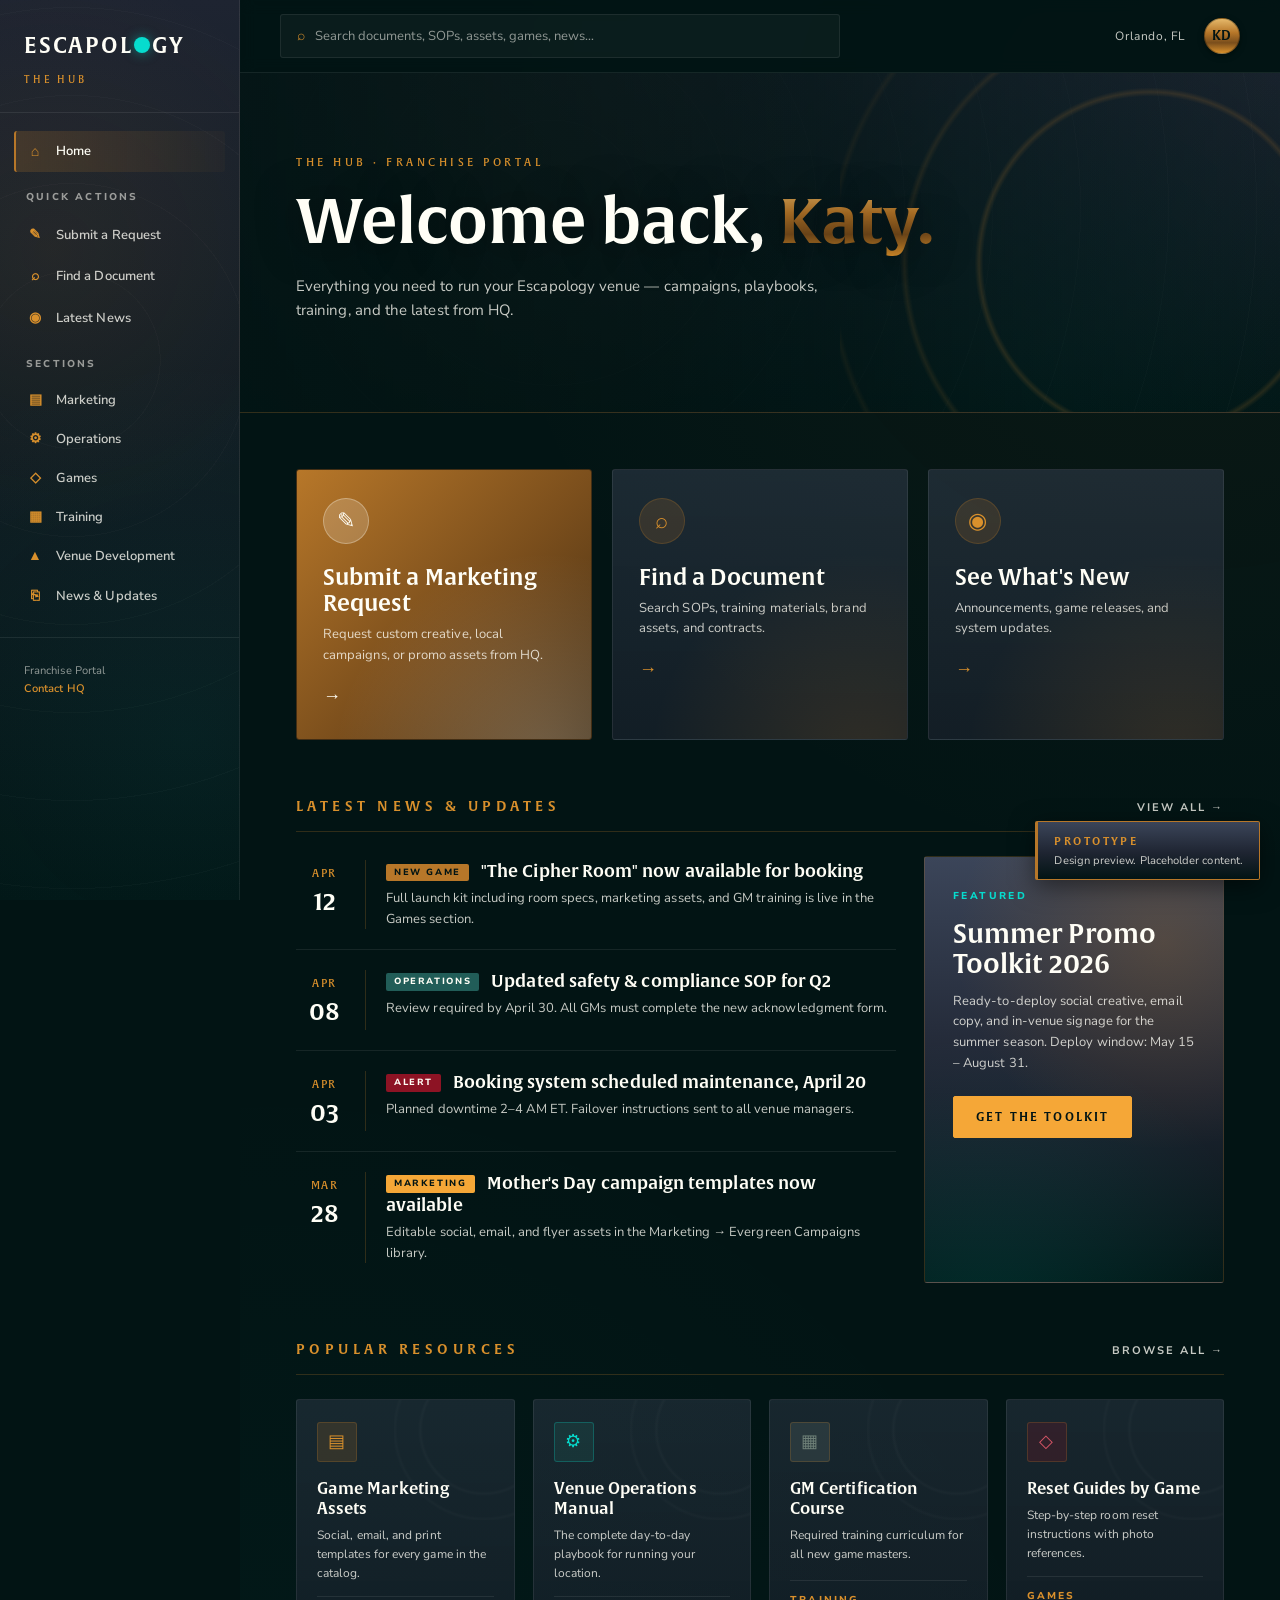
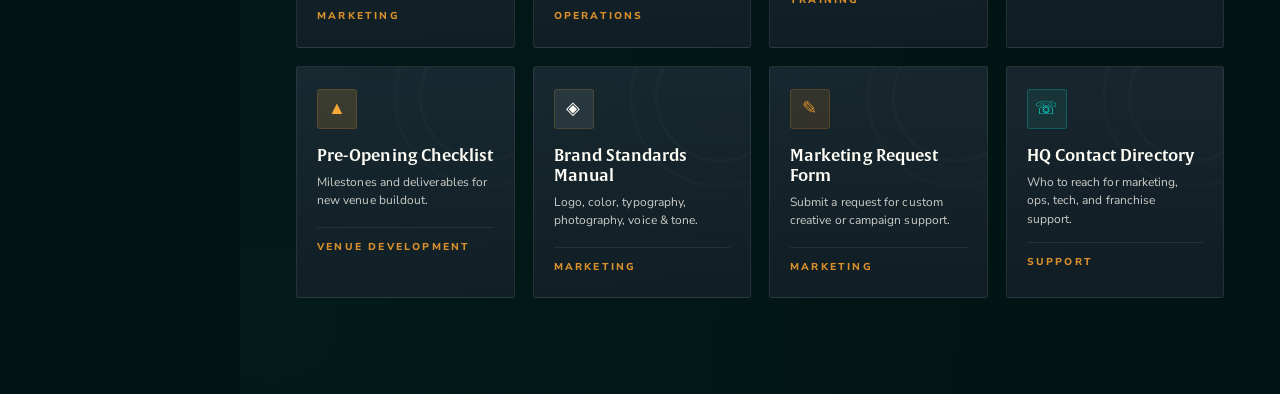
==== index.html @ 05cca278 "Add files via upload" ====
<!DOCTYPE html>
<html lang="en">
<head>
<meta charset="UTF-8">
<meta name="viewport" content="width=device-width, initial-scale=1.0">
<title>The Hub — Escapology</title>
<link rel="preconnect" href="https://fonts.googleapis.com">
<link rel="preconnect" href="https://fonts.gstatic.com" crossorigin>
<link href="https://fonts.googleapis.com/css2?family=Cormorant+Garamond:ital,wght@0,500;0,600;1,500&family=Nunito+Sans:wght@400;600;700;800&display=swap" rel="stylesheet">
<link rel="stylesheet" href="assets/styles.css">
</head>
<body>
<div class="app">
  <div data-slot="sidebar"></div>
  <main class="main">
    <div data-slot="topbar"></div>

    <!-- HERO BANNER -->
    <section class="hero-banner">
      <div class="hero-content">
        <div class="hero-eyebrow">The Hub · Franchise Portal</div>
        <h1 class="hero-title">Welcome back, <em>Katy.</em></h1>
        <p class="hero-sub">Everything you need to run your Escapology venue — campaigns, playbooks, training, and the latest from HQ.</p>
      </div>
    </section>

    <div class="content-inner">
      <!-- Quick Actions -->
      <div class="quick-actions">
        <a class="quick-card primary" href="marketing.html#request">
          <div class="qa-icon">✎</div>
          <h3>Submit a Marketing Request</h3>
          <p>Request custom creative, local campaigns, or promo assets from HQ.</p>
          <span class="arrow">→</span>
        </a>
        <a class="quick-card" href="documents.html">
          <div class="qa-icon">⌕</div>
          <h3>Find a Document</h3>
          <p>Search SOPs, training materials, brand assets, and contracts.</p>
          <span class="arrow">→</span>
        </a>
        <a class="quick-card" href="news.html">
          <div class="qa-icon">◉</div>
          <h3>See What's New</h3>
          <p>Announcements, game releases, and system updates.</p>
          <span class="arrow">→</span>
        </a>
      </div>

      <!-- News + Announcement -->
      <div class="section-head">
        <h2>Latest News &amp; Updates</h2>
        <a href="news.html">View all →</a>
      </div>
      <div class="news-grid">
        <div class="news-list">
          <div class="news-item">
            <div class="news-date">APR<strong>12</strong></div>
            <div>
              <h4><span class="pill brass">New Game</span> "The Cipher Room" now available for booking</h4>
              <p>Full launch kit including room specs, marketing assets, and GM training is live in the Games section.</p>
            </div>
          </div>
          <div class="news-item">
            <div class="news-date">APR<strong>08</strong></div>
            <div>
              <h4><span class="pill emerald">Operations</span> Updated safety &amp; compliance SOP for Q2</h4>
              <p>Review required by April 30. All GMs must complete the new acknowledgment form.</p>
            </div>
          </div>
          <div class="news-item">
            <div class="news-date">APR<strong>03</strong></div>
            <div>
              <h4><span class="pill brick">Alert</span> Booking system scheduled maintenance, April 20</h4>
              <p>Planned downtime 2–4 AM ET. Failover instructions sent to all venue managers.</p>
            </div>
          </div>
          <div class="news-item">
            <div class="news-date">MAR<strong>28</strong></div>
            <div>
              <h4><span class="pill gold">Marketing</span> Mother's Day campaign templates now available</h4>
              <p>Editable social, email, and flyer assets in the Marketing → Evergreen Campaigns library.</p>
            </div>
          </div>
        </div>

        <div class="announcement">
          <div class="label">Featured</div>
          <h3>Summer Promo Toolkit 2026</h3>
          <p>Ready-to-deploy social creative, email copy, and in-venue signage for the summer season. Deploy window: May 15 – August 31.</p>
          <a href="marketing.html" class="btn">Get the Toolkit</a>
        </div>
      </div>

      <!-- Popular Resources -->
      <div class="section-head">
        <h2>Popular Resources</h2>
        <a href="documents.html">Browse all →</a>
      </div>
      <div class="resource-grid">
        <a class="resource-card" href="marketing.html">
          <div class="resource-icon ri-brass">▤</div>
          <h4>Game Marketing Assets</h4>
          <p>Social, email, and print templates for every game in the catalog.</p>
          <div class="resource-meta">Marketing</div>
        </a>
        <a class="resource-card" href="operations.html">
          <div class="resource-icon ri-emerald">⚙</div>
          <h4>Venue Operations Manual</h4>
          <p>The complete day-to-day playbook for running your location.</p>
          <div class="resource-meta">Operations</div>
        </a>
        <a class="resource-card" href="training.html">
          <div class="resource-icon ri-iron">▦</div>
          <h4>GM Certification Course</h4>
          <p>Required training curriculum for all new game masters.</p>
          <div class="resource-meta">Training</div>
        </a>
        <a class="resource-card" href="games.html">
          <div class="resource-icon ri-brick">◇</div>
          <h4>Reset Guides by Game</h4>
          <p>Step-by-step room reset instructions with photo references.</p>
          <div class="resource-meta">Games</div>
        </a>
        <a class="resource-card" href="#">
          <div class="resource-icon ri-gold">▲</div>
          <h4>Pre-Opening Checklist</h4>
          <p>Milestones and deliverables for new venue buildout.</p>
          <div class="resource-meta">Venue Development</div>
        </a>
        <a class="resource-card" href="marketing.html#brand">
          <div class="resource-icon ri-paper">◈</div>
          <h4>Brand Standards Manual</h4>
          <p>Logo, color, typography, photography, voice &amp; tone.</p>
          <div class="resource-meta">Marketing</div>
        </a>
        <a class="resource-card" href="marketing.html#request">
          <div class="resource-icon ri-brass">✎</div>
          <h4>Marketing Request Form</h4>
          <p>Submit a request for custom creative or campaign support.</p>
          <div class="resource-meta">Marketing</div>
        </a>
        <a class="resource-card" href="#">
          <div class="resource-icon ri-emerald">☏</div>
          <h4>HQ Contact Directory</h4>
          <p>Who to reach for marketing, ops, tech, and franchise support.</p>
          <div class="resource-meta">Support</div>
        </a>
      </div>
    </div>
  </main>
</div>
<div data-slot="badge"></div>
<script src="assets/nav.js"></script>
</body>
</html>
---- assets/styles.css ----
/* =========================================================
   THE HUB — Escapology Franchise Portal
   Built to Brand Standards V1.0
   ---------------------------------------------------------
   Primary:    Brass #B77729 · Paper #FFFEF6 · Iron #3B4559 · Black #021414
   Secondary:  Gold #F5A737 · Steel #6F8178 · Florescent #06DCCE ·
               Rust #432E14 · Brick #8D1324 · Emerald #215D58
   Gradients:  Brass B77729→432E14 · Iron 3B4559→021414 · Silver FFFEF6→B7B87B
   Type:       Alverata (display, uppercase) + Museo Sans / Nunito Sans (body)
   ========================================================= */

@font-face {
  font-family: 'Alverata';
  src: url('Alverata-Medium.otf') format('opentype');
  font-weight: 500;
  font-style: normal;
  font-display: swap;
}
@font-face {
  font-family: 'Alverata';
  src: url('Alverata-Semibold.otf') format('opentype');
  font-weight: 600;
  font-style: normal;
  font-display: swap;
}

:root {
  /* Primary */
  --brass:        #B77729;
  --brass-deep:   #432E14;
  --brass-light:  #D9902C;
  --paper:        #FFFEF6;
  --paper-warm:   #F4F0E4;
  --iron:         #3B4559;
  --iron-deep:    #1E2431;
  --iron-black:   #021414;
  --black:        #000000;

  /* Secondary */
  --gold:         #F5A737;
  --steel:        #6F8178;
  --florescent:   #06DCCE;
  --rust:         #432E14;
  --brick:        #8D1324;
  --emerald:      #215D58;

  /* Supporting */
  --border:       rgba(183,119,41,0.25);
  --border-soft:  rgba(255,254,246,0.08);
  --muted:        rgba(255,254,246,0.55);
  --muted-strong: rgba(255,254,246,0.78);

  /* Gradients */
  --grad-brass:   linear-gradient(135deg, #B77729 0%, #7A4E1C 55%, #432E14 100%);
  --grad-iron:    linear-gradient(180deg, #3B4559 0%, #1E2431 55%, #021414 100%);
  --grad-metal:   linear-gradient(180deg, #E5B86A 0%, #B77729 40%, #7A4E1C 70%, #D9902C 100%);

  --nav-w:        240px;
  --radius:       3px;

  /* Brand radial backdrop — concentric rings + single light source */
  --radial-iron:
    radial-gradient(circle at 22% 28%, rgba(183,119,41,0.09) 0%, transparent 42%),
    radial-gradient(circle at 78% 82%, rgba(6,220,206,0.05) 0%, transparent 50%),
    repeating-radial-gradient(circle at 30% 40%, rgba(255,254,246,0.018) 0 1px, transparent 1px 88px),
    linear-gradient(180deg, #1E2431 0%, #021414 100%);
}

* { box-sizing: border-box; margin: 0; padding: 0; }
html, body { height: 100%; }
body {
  font-family: 'Nunito Sans', 'Museo Sans', -apple-system, BlinkMacSystemFont, 'Segoe UI', sans-serif;
  font-size: 14px;
  line-height: 1.55;
  color: var(--paper);
  background: var(--iron-black);
  -webkit-font-smoothing: antialiased;
  letter-spacing: 0.005em;
}
img { max-width: 100%; display: block; }
a { color: inherit; text-decoration: none; }

.app { display: flex; min-height: 100vh; }

/* ========== SIDEBAR ========== */
.sidebar {
  width: var(--nav-w);
  flex: 0 0 var(--nav-w);
  background: var(--radial-iron);
  border-right: 1px solid var(--border-soft);
  padding: 28px 0 24px;
  position: sticky;
  top: 0;
  height: 100vh;
  overflow-y: auto;
  overflow-x: hidden;
  z-index: 5;
}
.sidebar::-webkit-scrollbar { width: 6px; }
.sidebar::-webkit-scrollbar-thumb { background: rgba(183,119,41,0.3); border-radius: 3px; }

.brand {
  padding: 0 24px 24px;
  border-bottom: 1px solid var(--border-soft);
  margin-bottom: 18px;
}
.brand a { display: block; }
.logo-img { width: 148px; height: auto; }
.logo-text {
  font-family: 'Alverata', 'Cormorant Garamond', serif;
  font-weight: 600;
  font-size: 22px;
  letter-spacing: 0.08em;
  color: var(--paper);
  display: flex;
  align-items: center;
  gap: 2px;
}
.logo-text .cog {
  display: inline-block;
  width: 16px; height: 16px;
  background: var(--florescent);
  border-radius: 50%;
  box-shadow: 0 0 12px rgba(6,220,206,0.5);
}
.brand .tag {
  margin-top: 10px;
  font-family: 'Alverata', serif;
  font-size: 10px;
  letter-spacing: 0.28em;
  text-transform: uppercase;
  color: var(--brass-light);
  font-weight: 500;
}

.nav-section { padding: 0 14px; }
.nav-heading {
  font-size: 10px;
  letter-spacing: 0.22em;
  text-transform: uppercase;
  color: var(--muted);
  font-weight: 800;
  padding: 18px 12px 8px;
}
.nav-item {
  display: flex; align-items: center; gap: 12px;
  padding: 10px 12px;
  font-size: 13px; font-weight: 600;
  color: var(--muted-strong);
  border-radius: var(--radius);
  cursor: pointer;
  background: transparent; border: none;
  width: 100%; text-align: left;
  font-family: inherit;
  transition: color 0.15s, background 0.15s;
}
.nav-item:hover { color: var(--paper); background: rgba(183,119,41,0.08); }
.nav-item.active {
  color: var(--paper);
  background: linear-gradient(90deg, rgba(183,119,41,0.22), rgba(183,119,41,0.04));
  border-left: 2px solid var(--brass);
  padding-left: 10px;
}
.nav-item .ico {
  display: inline-flex; align-items: center; justify-content: center;
  width: 18px;
  color: var(--brass-light);
  font-size: 14px;
}
.nav-sub {
  max-height: 0; overflow: hidden;
  transition: max-height 0.3s ease;
  margin-left: 30px;
  border-left: 1px solid var(--border-soft);
  padding-left: 10px;
}
.nav-sub.open { max-height: 900px; padding-top: 4px; padding-bottom: 8px; }
.nav-sub a {
  display: block;
  padding: 6px 10px;
  font-size: 12px;
  color: var(--muted);
  border-radius: 2px;
}
.nav-sub a:hover { color: var(--brass-light); }
.nav-sub a strong { color: var(--paper); font-weight: 700; }

.sidebar-footer {
  padding: 24px;
  margin-top: 20px;
  border-top: 1px solid var(--border-soft);
  font-size: 11px;
  color: var(--muted);
  line-height: 1.6;
}
.sidebar-footer a { color: var(--brass-light); font-weight: 600; }

/* ========== MAIN ========== */
.main {
  flex: 1; min-width: 0;
  background: var(--iron-black);
  position: relative;
}
.main::before {
  content: '';
  position: absolute; inset: 0;
  pointer-events: none;
  background:
    radial-gradient(circle at 92% 8%, rgba(183,119,41,0.06) 0%, transparent 35%),
    radial-gradient(circle at 3% 96%, rgba(6,220,206,0.03) 0%, transparent 40%);
  z-index: 0;
}
.main > * { position: relative; z-index: 1; }

/* ========== TOPBAR ========== */
.topbar {
  display: flex; align-items: center; gap: 24px;
  padding: 14px 40px;
  border-bottom: 1px solid var(--border-soft);
  background: rgba(2,20,20,0.9);
  backdrop-filter: blur(8px);
  position: sticky; top: 0;
  z-index: 4;
}
.search {
  flex: 1; max-width: 560px;
  display: flex; align-items: center; gap: 10px;
  padding: 10px 16px;
  background: rgba(255,254,246,0.04);
  border: 1px solid var(--border-soft);
  border-radius: var(--radius);
  transition: border-color 0.15s;
}
.search:focus-within { border-color: var(--brass); }
.search .ico { color: var(--brass-light); font-size: 14px; }
.search input {
  flex: 1;
  background: transparent; border: none; outline: none;
  color: var(--paper);
  font-family: inherit;
  font-size: 13px;
}
.search input::placeholder { color: var(--muted); }
.topbar-right {
  display: flex; align-items: center; gap: 18px;
  margin-left: auto;
  font-size: 12px;
  color: var(--muted-strong);
  letter-spacing: 0.05em;
}
.avatar {
  width: 36px; height: 36px;
  border-radius: 50%;
  background: var(--grad-metal);
  color: var(--iron-black);
  font-family: 'Alverata', serif;
  font-weight: 600;
  font-size: 13px;
  letter-spacing: 0.05em;
  display: inline-flex; align-items: center; justify-content: center;
  border: 1px solid rgba(0,0,0,0.3);
  box-shadow: 0 2px 6px rgba(0,0,0,0.4);
}

/* ========== HERO BANNER (home) ========== */
.hero-banner {
  position: relative;
  padding: 72px 56px 80px;
  overflow: hidden;
  background:
    linear-gradient(90deg, rgba(2,20,20,0.92) 0%, rgba(2,20,20,0.65) 55%, rgba(2,20,20,0.2) 100%),
    url('img/hero-banner.png') center/cover no-repeat,
    var(--radial-iron);
  border-bottom: 1px solid var(--border);
  min-height: 340px;
  display: flex; align-items: center;
}
.hero-banner::after {
  content: '';
  position: absolute;
  right: -180px; top: -120px;
  width: 620px; height: 620px;
  background:
    radial-gradient(circle, transparent 38%, rgba(183,119,41,0.18) 39%, transparent 40%),
    radial-gradient(circle, transparent 55%, rgba(183,119,41,0.12) 56%, transparent 57%),
    radial-gradient(circle, transparent 72%, rgba(183,119,41,0.07) 73%, transparent 74%);
  pointer-events: none;
}
.hero-content { position: relative; z-index: 2; max-width: 640px; }
.hero-eyebrow {
  font-family: 'Alverata', serif;
  font-size: 11px;
  letter-spacing: 0.32em;
  text-transform: uppercase;
  color: var(--brass-light);
  font-weight: 500;
  margin-bottom: 18px;
}
.hero-title {
  font-family: 'Alverata', 'Cormorant Garamond', serif;
  font-weight: 600;
  font-size: 62px;
  line-height: 1.05;
  color: var(--paper);
  margin-bottom: 20px;
  text-shadow: 0 2px 40px rgba(0,0,0,0.5);
}
.hero-title em {
  font-style: normal;
  background: var(--grad-metal);
  -webkit-background-clip: text;
  -webkit-text-fill-color: transparent;
  background-clip: text;
}
.hero-sub {
  font-size: 15px;
  line-height: 1.65;
  color: var(--muted-strong);
  max-width: 560px;
}

/* ========== CONTENT CONTAINERS ========== */
.content,
.content-inner {
  padding: 56px 56px 96px;
  max-width: 1400px;
}
.content .sp-hero,
.content-inner .sp-hero {
  margin: -56px -56px 48px;
}

.sp-hero {
  position: relative;
  padding: 68px 56px 72px;
  overflow: hidden;
  min-height: 260px;
  display: flex; align-items: center;
  background:
    linear-gradient(90deg, rgba(2,20,20,0.94) 0%, rgba(2,20,20,0.7) 55%, rgba(2,20,20,0.35) 100%),
    url('img/hero-banner.png') center/cover no-repeat,
    var(--radial-iron);
  border-bottom: 1px solid var(--border);
}
.sp-hero::after {
  content: '';
  position: absolute;
  right: -160px; top: -80px;
  width: 520px; height: 520px;
  background:
    radial-gradient(circle, transparent 38%, rgba(183,119,41,0.2) 39%, transparent 40%),
    radial-gradient(circle, transparent 55%, rgba(183,119,41,0.13) 56%, transparent 57%),
    radial-gradient(circle, transparent 72%, rgba(183,119,41,0.08) 73%, transparent 74%);
  pointer-events: none;
}
.sp-hero .inner { position: relative; z-index: 2; max-width: 720px; }

.breadcrumb {
  font-size: 11px;
  letter-spacing: 0.18em;
  text-transform: uppercase;
  color: var(--muted);
  margin-bottom: 14px;
  font-weight: 700;
}
.breadcrumb a { color: var(--brass-light); }
.page-title {
  font-family: 'Alverata', 'Cormorant Garamond', serif;
  font-weight: 600;
  font-size: 56px;
  line-height: 1.05;
  color: var(--paper);
  margin-bottom: 14px;
}
.page-title .accent {
  background: var(--grad-metal);
  -webkit-background-clip: text;
  -webkit-text-fill-color: transparent;
  background-clip: text;
  font-style: italic;
}
.page-subtitle {
  font-size: 15px;
  color: var(--muted-strong);
  max-width: 680px;
  margin-bottom: 40px;
  line-height: 1.65;
}

.section-head {
  display: flex; align-items: baseline; justify-content: space-between;
  margin: 56px 0 24px;
  padding-bottom: 14px;
  border-bottom: 1px solid var(--border);
}
.section-head h2 {
  font-family: 'Alverata', 'Cormorant Garamond', serif;
  font-weight: 600;
  font-size: 14px;
  letter-spacing: 0.32em;
  text-transform: uppercase;
  color: var(--brass-light);
}
.section-head a {
  font-size: 11px;
  letter-spacing: 0.18em;
  text-transform: uppercase;
  color: var(--muted-strong);
  font-weight: 700;
}
.section-head a:hover { color: var(--brass-light); }

/* ========== QUICK ACTION CARDS ========== */
.quick-actions {
  display: grid;
  grid-template-columns: repeat(3, 1fr);
  gap: 20px;
  margin-bottom: 16px;
}
.quick-card {
  position: relative;
  padding: 28px 26px;
  background: linear-gradient(180deg, rgba(59,69,89,0.45), rgba(30,36,49,0.6));
  border: 1px solid var(--border-soft);
  border-radius: var(--radius);
  transition: transform 0.2s, border-color 0.2s, background 0.2s;
  overflow: hidden;
}
.quick-card::before {
  content: '';
  position: absolute; inset: 0;
  pointer-events: none;
  background: radial-gradient(circle at 85% 110%, rgba(183,119,41,0.18), transparent 55%);
}
.quick-card:hover {
  transform: translateY(-2px);
  border-color: var(--brass);
  background: linear-gradient(180deg, rgba(59,69,89,0.65), rgba(30,36,49,0.8));
}
.quick-card.primary {
  background: var(--grad-brass);
  border-color: var(--brass-deep);
}
.quick-card.primary::before {
  background: radial-gradient(circle at 85% 110%, rgba(255,254,246,0.22), transparent 55%);
}
.qa-icon {
  font-size: 22px;
  width: 46px; height: 46px;
  border-radius: 50%;
  display: inline-flex; align-items: center; justify-content: center;
  background: rgba(183,119,41,0.18);
  color: var(--brass-light);
  margin-bottom: 20px;
  border: 1px solid var(--border);
}
.quick-card.primary .qa-icon {
  background: rgba(255,254,246,0.18);
  border-color: rgba(255,254,246,0.3);
  color: var(--paper);
}
.quick-card h3 {
  font-family: 'Alverata', 'Cormorant Garamond', serif;
  font-weight: 600;
  font-size: 22px;
  line-height: 1.2;
  margin-bottom: 8px;
  color: var(--paper);
}
.quick-card p {
  font-size: 13px;
  line-height: 1.55;
  color: var(--muted-strong);
  margin-bottom: 18px;
}
.quick-card .arrow {
  font-size: 18px;
  color: var(--brass-light);
  font-weight: 700;
  display: inline-block;
  transition: transform 0.15s;
}
.quick-card:hover .arrow { transform: translateX(4px); }
.quick-card.primary .arrow { color: var(--paper); }

/* ========== NEWS ========== */
.news-grid {
  display: grid;
  grid-template-columns: 2fr 1fr;
  gap: 28px;
  margin-bottom: 16px;
}
.news-list { display: flex; flex-direction: column; }
.news-item {
  display: grid;
  grid-template-columns: 70px 1fr;
  gap: 20px;
  padding: 20px 0;
  border-bottom: 1px solid var(--border-soft);
}
.news-item:first-child { padding-top: 4px; }
.news-item:last-child { border-bottom: none; }
.news-date {
  font-family: 'Alverata', serif;
  font-size: 11px;
  letter-spacing: 0.15em;
  text-transform: uppercase;
  color: var(--brass-light);
  text-align: center;
  font-weight: 500;
  padding-top: 4px;
  border-right: 1px solid var(--border);
  padding-right: 12px;
}
.news-date strong {
  display: block;
  font-size: 24px;
  font-weight: 600;
  color: var(--paper);
  margin-top: 2px;
  letter-spacing: 0;
}
.news-item h4 {
  font-family: 'Alverata', 'Cormorant Garamond', serif;
  font-weight: 600;
  font-size: 17px;
  color: var(--paper);
  margin-bottom: 6px;
  line-height: 1.3;
}
.news-item p {
  font-size: 13px;
  color: var(--muted-strong);
  line-height: 1.55;
}

.pill {
  display: inline-block;
  font-family: 'Nunito Sans', sans-serif;
  font-size: 9px;
  letter-spacing: 0.18em;
  text-transform: uppercase;
  font-weight: 800;
  padding: 3px 8px;
  border-radius: 2px;
  margin-right: 8px;
  vertical-align: middle;
  background: var(--brass);
  color: var(--iron-black);
}
.pill.gold    { background: var(--gold); color: var(--iron-black); }
.pill.emerald { background: var(--emerald); color: var(--paper); }
.pill.brick   { background: var(--brick); color: var(--paper); }
.pill.steel   { background: var(--steel); color: var(--paper); }

.announcement {
  position: relative;
  padding: 32px 28px;
  background: var(--grad-iron);
  border: 1px solid var(--border);
  border-radius: var(--radius);
  overflow: hidden;
}
.announcement::before {
  content: '';
  position: absolute; inset: 0;
  background:
    radial-gradient(circle at 80% 20%, rgba(183,119,41,0.25), transparent 50%),
    radial-gradient(circle at 20% 110%, rgba(6,220,206,0.12), transparent 55%);
  pointer-events: none;
}
.announcement > * { position: relative; z-index: 1; }
.announcement .label {
  font-family: 'Nunito Sans', sans-serif;
  font-size: 10px;
  letter-spacing: 0.24em;
  text-transform: uppercase;
  color: var(--florescent);
  font-weight: 800;
  margin-bottom: 14px;
}
.announcement h3 {
  font-family: 'Alverata', 'Cormorant Garamond', serif;
  font-weight: 600;
  font-size: 26px;
  line-height: 1.15;
  color: var(--paper);
  margin-bottom: 12px;
}
.announcement p {
  font-size: 13px;
  color: var(--muted-strong);
  line-height: 1.6;
  margin-bottom: 22px;
}

/* ========== BUTTONS (brand-standard states) ========== */
.btn {
  display: inline-flex; align-items: center; justify-content: center;
  gap: 8px;
  padding: 11px 22px;
  background: var(--gold);
  color: var(--iron-black);
  font-family: 'Alverata', serif;
  font-weight: 600;
  font-size: 12px;
  letter-spacing: 0.18em;
  text-transform: uppercase;
  border: 1px solid var(--gold);
  border-radius: 2px;
  cursor: pointer;
  transition: background 0.15s, border-color 0.15s, transform 0.1s, color 0.15s;
}
.btn:hover { background: var(--brass); border-color: var(--brass); color: var(--paper); }
.btn:active { transform: translateY(1px); }
.btn-ghost { background: transparent; color: var(--brass-light); border: 1px solid var(--brass); }
.btn-ghost:hover { background: var(--brass); color: var(--paper); }
.btn-teal { background: var(--florescent); color: var(--iron-black); border-color: var(--florescent); }
.btn-teal:hover { background: var(--emerald); border-color: var(--emerald); color: var(--paper); }

/* ========== RESOURCE CARDS ========== */
.resource-grid {
  display: grid;
  grid-template-columns: repeat(4, 1fr);
  gap: 18px;
}
.resource-card {
  position: relative;
  padding: 22px 20px;
  background: linear-gradient(180deg, rgba(59,69,89,0.38), rgba(30,36,49,0.55));
  border: 1px solid var(--border-soft);
  border-radius: var(--radius);
  transition: border-color 0.2s, transform 0.2s;
  overflow: hidden;
}
.resource-card::after {
  content: '';
  position: absolute;
  right: -60px; top: -60px;
  width: 180px; height: 180px;
  background:
    radial-gradient(circle, transparent 48%, rgba(255,254,246,0.025) 50%, transparent 52%),
    radial-gradient(circle, transparent 68%, rgba(255,254,246,0.02) 70%, transparent 72%);
  pointer-events: none;
}
.resource-card:hover { border-color: var(--brass); transform: translateY(-2px); }
.resource-icon {
  width: 40px; height: 40px;
  border-radius: var(--radius);
  display: inline-flex; align-items: center; justify-content: center;
  font-size: 18px;
  margin-bottom: 16px;
  background: rgba(183,119,41,0.15);
  color: var(--brass-light);
  border: 1px solid var(--border);
}
.resource-icon.ri-brass   { background: rgba(183,119,41,0.18); color: var(--brass-light); }
.resource-icon.ri-gold    { background: rgba(245,167,55,0.16); color: var(--gold); }
.resource-icon.ri-emerald { background: rgba(33,93,88,0.28); color: var(--florescent); border-color: rgba(6,220,206,0.25); }
.resource-icon.ri-iron    { background: rgba(111,129,120,0.22); color: var(--steel); }
.resource-icon.ri-brick   { background: rgba(141,19,36,0.22); color: #D65566; }
.resource-icon.ri-paper   { background: rgba(255,254,246,0.08); color: var(--paper); }
.resource-card h4 {
  font-family: 'Alverata', 'Cormorant Garamond', serif;
  font-weight: 600;
  font-size: 16px;
  line-height: 1.25;
  color: var(--paper);
  margin-bottom: 8px;
}
.resource-card p {
  font-size: 12px;
  line-height: 1.55;
  color: var(--muted-strong);
  margin-bottom: 14px;
  min-height: 40px;
}
.resource-meta {
  font-size: 10px;
  letter-spacing: 0.22em;
  text-transform: uppercase;
  color: var(--brass-light);
  font-weight: 800;
  padding-top: 12px;
  border-top: 1px solid var(--border-soft);
}

/* ========== INTERIOR SECTIONS ========== */
.sec { margin-bottom: 56px; }
.sec-head {
  display: flex; align-items: baseline; justify-content: space-between;
  gap: 20px;
  margin-bottom: 20px;
  padding-bottom: 14px;
  border-bottom: 1px solid var(--border);
}
.sec-head h2 {
  font-family: 'Alverata', 'Cormorant Garamond', serif;
  font-weight: 600;
  font-size: 28px;
  color: var(--paper);
}
.sec-head p {
  font-size: 13px;
  color: var(--muted);
  max-width: 400px;
  text-align: right;
}

.card-grid-2 { display: grid; grid-template-columns: repeat(2, 1fr); gap: 18px; }
.card-grid-3 { display: grid; grid-template-columns: repeat(3, 1fr); gap: 18px; }
.card-grid-4 { display: grid; grid-template-columns: repeat(4, 1fr); gap: 18px; }

.tile {
  position: relative;
  padding: 24px 22px;
  background: linear-gradient(180deg, rgba(59,69,89,0.42), rgba(30,36,49,0.6));
  border: 1px solid var(--border-soft);
  border-radius: var(--radius);
  transition: border-color 0.2s, transform 0.2s;
  overflow: hidden;
}
.tile:hover { border-color: var(--brass); transform: translateY(-2px); }
.tile h4 {
  font-family: 'Alverata', serif;
  font-weight: 600;
  font-size: 17px;
  color: var(--paper);
  margin-bottom: 8px;
  line-height: 1.25;
}
.tile p {
  font-size: 12px;
  line-height: 1.55;
  color: var(--muted-strong);
  margin-bottom: 14px;
}
.tile .tile-meta {
  font-size: 10px;
  letter-spacing: 0.2em;
  text-transform: uppercase;
  color: var(--brass-light);
  font-weight: 800;
}

/* Game cards */
.game-grid {
  display: grid;
  grid-template-columns: repeat(auto-fill, minmax(230px, 1fr));
  gap: 18px;
}
.game-card {
  position: relative;
  aspect-ratio: 4 / 5;
  border-radius: var(--radius);
  overflow: hidden;
  border: 1px solid var(--border-soft);
  background:
    linear-gradient(180deg, rgba(2,20,20,0.1) 0%, rgba(2,20,20,0.92) 85%),
    var(--radial-iron);
  display: flex; flex-direction: column; justify-content: flex-end;
  padding: 20px;
  transition: transform 0.2s, border-color 0.2s;
}
.game-card:hover { transform: translateY(-3px); border-color: var(--brass); }
.game-card::before {
  content: '';
  position: absolute; inset: 0;
  background:
    radial-gradient(circle at 30% 20%, rgba(183,119,41,0.22), transparent 55%),
    radial-gradient(circle at 70% 80%, rgba(6,220,206,0.1), transparent 55%);
  pointer-events: none;
}
.game-card h4 {
  font-family: 'Alverata', 'Cormorant Garamond', serif;
  font-weight: 600;
  font-size: 20px;
  color: var(--paper);
  margin-bottom: 6px;
  position: relative; z-index: 1;
}
.game-card p {
  font-size: 11px;
  letter-spacing: 0.18em;
  text-transform: uppercase;
  color: var(--brass-light);
  font-weight: 800;
  position: relative; z-index: 1;
}

.iframe-placeholder {
  background: var(--grad-iron);
  border: 1px dashed var(--border);
  border-radius: var(--radius);
  padding: 48px;
  text-align: center;
  color: var(--muted);
  font-size: 13px;
  line-height: 1.7;
}
.iframe-placeholder strong {
  color: var(--brass-light);
  display: block;
  margin-bottom: 6px;
  font-size: 12px;
  letter-spacing: 0.2em;
  text-transform: uppercase;
}

.callout {
  display: flex; gap: 20px;
  padding: 22px 24px;
  background: linear-gradient(90deg, rgba(183,119,41,0.1), transparent);
  border-left: 3px solid var(--brass);
  border-radius: 2px;
  margin: 24px 0;
}
.callout .ico-big {
  font-size: 28px;
  color: var(--brass-light);
  font-family: 'Alverata', serif;
}
.callout h5 {
  font-family: 'Alverata', serif;
  font-weight: 600;
  font-size: 15px;
  color: var(--paper);
  margin-bottom: 4px;
}
.callout p { font-size: 13px; color: var(--muted-strong); }

/* Documents table */
.doc-table { width: 100%; border-collapse: collapse; margin-bottom: 48px; }
.doc-table th, .doc-table td {
  text-align: left;
  padding: 14px 16px;
  border-bottom: 1px solid var(--border-soft);
  font-size: 13px;
}
.doc-table th {
  font-family: 'Nunito Sans', sans-serif;
  font-size: 10px;
  letter-spacing: 0.22em;
  text-transform: uppercase;
  color: var(--brass-light);
  font-weight: 800;
  background: rgba(59,69,89,0.4);
  border-bottom: 1px solid var(--border);
}
.doc-table tr:hover td { background: rgba(183,119,41,0.04); }
.doc-table td a { color: var(--paper); font-weight: 600; }
.doc-table td a:hover { color: var(--brass-light); }
.doc-filters { display: flex; gap: 8px; margin-bottom: 24px; flex-wrap: wrap; }
.filter-chip {
  padding: 7px 14px;
  font-family: 'Nunito Sans', sans-serif;
  font-size: 10px;
  letter-spacing: 0.18em;
  text-transform: uppercase;
  font-weight: 800;
  border: 1px solid var(--border);
  border-radius: 2px;
  color: var(--muted-strong);
  background: rgba(59,69,89,0.3);
  cursor: pointer;
  transition: all 0.15s;
}
.filter-chip:hover { border-color: var(--brass); color: var(--paper); }
.filter-chip.active { background: var(--brass); color: var(--paper); border-color: var(--brass); }

/* Prototype badge */
.mockup-note {
  position: fixed;
  bottom: 20px; right: 20px;
  background: var(--grad-iron);
  border: 1px solid var(--brass);
  border-left: 3px solid var(--brass);
  padding: 10px 16px;
  border-radius: 2px;
  font-size: 11px;
  color: var(--muted-strong);
  max-width: 280px;
  z-index: 100;
  box-shadow: 0 6px 24px rgba(0,0,0,0.5);
}
.mockup-note strong {
  display: block;
  font-family: 'Alverata', serif;
  font-size: 11px;
  letter-spacing: 0.22em;
  text-transform: uppercase;
  color: var(--brass-light);
  margin-bottom: 3px;
}

/* Responsive */
@media (max-width: 1100px) {
  .quick-actions { grid-template-columns: 1fr; }
  .news-grid { grid-template-columns: 1fr; }
  .resource-grid { grid-template-columns: repeat(2, 1fr); }
  .card-grid-4 { grid-template-columns: repeat(2, 1fr); }
  .card-grid-3 { grid-template-columns: 1fr; }
}
@media (max-width: 720px) {
  .sidebar { display: none; }
  .hero-banner { padding: 48px 24px 56px; min-height: 260px; }
  .hero-title { font-size: 40px; }
  .page-title { font-size: 38px; }
  .content, .content-inner { padding: 32px 24px 64px; }
  .content .sp-hero, .content-inner .sp-hero { margin: -32px -24px 36px; padding: 48px 24px 52px; }
  .resource-grid, .card-grid-2 { grid-template-columns: 1fr; }
  .topbar { padding: 12px 20px; }
  .sec-head { flex-direction: column; }
  .sec-head p { text-align: left; }
}
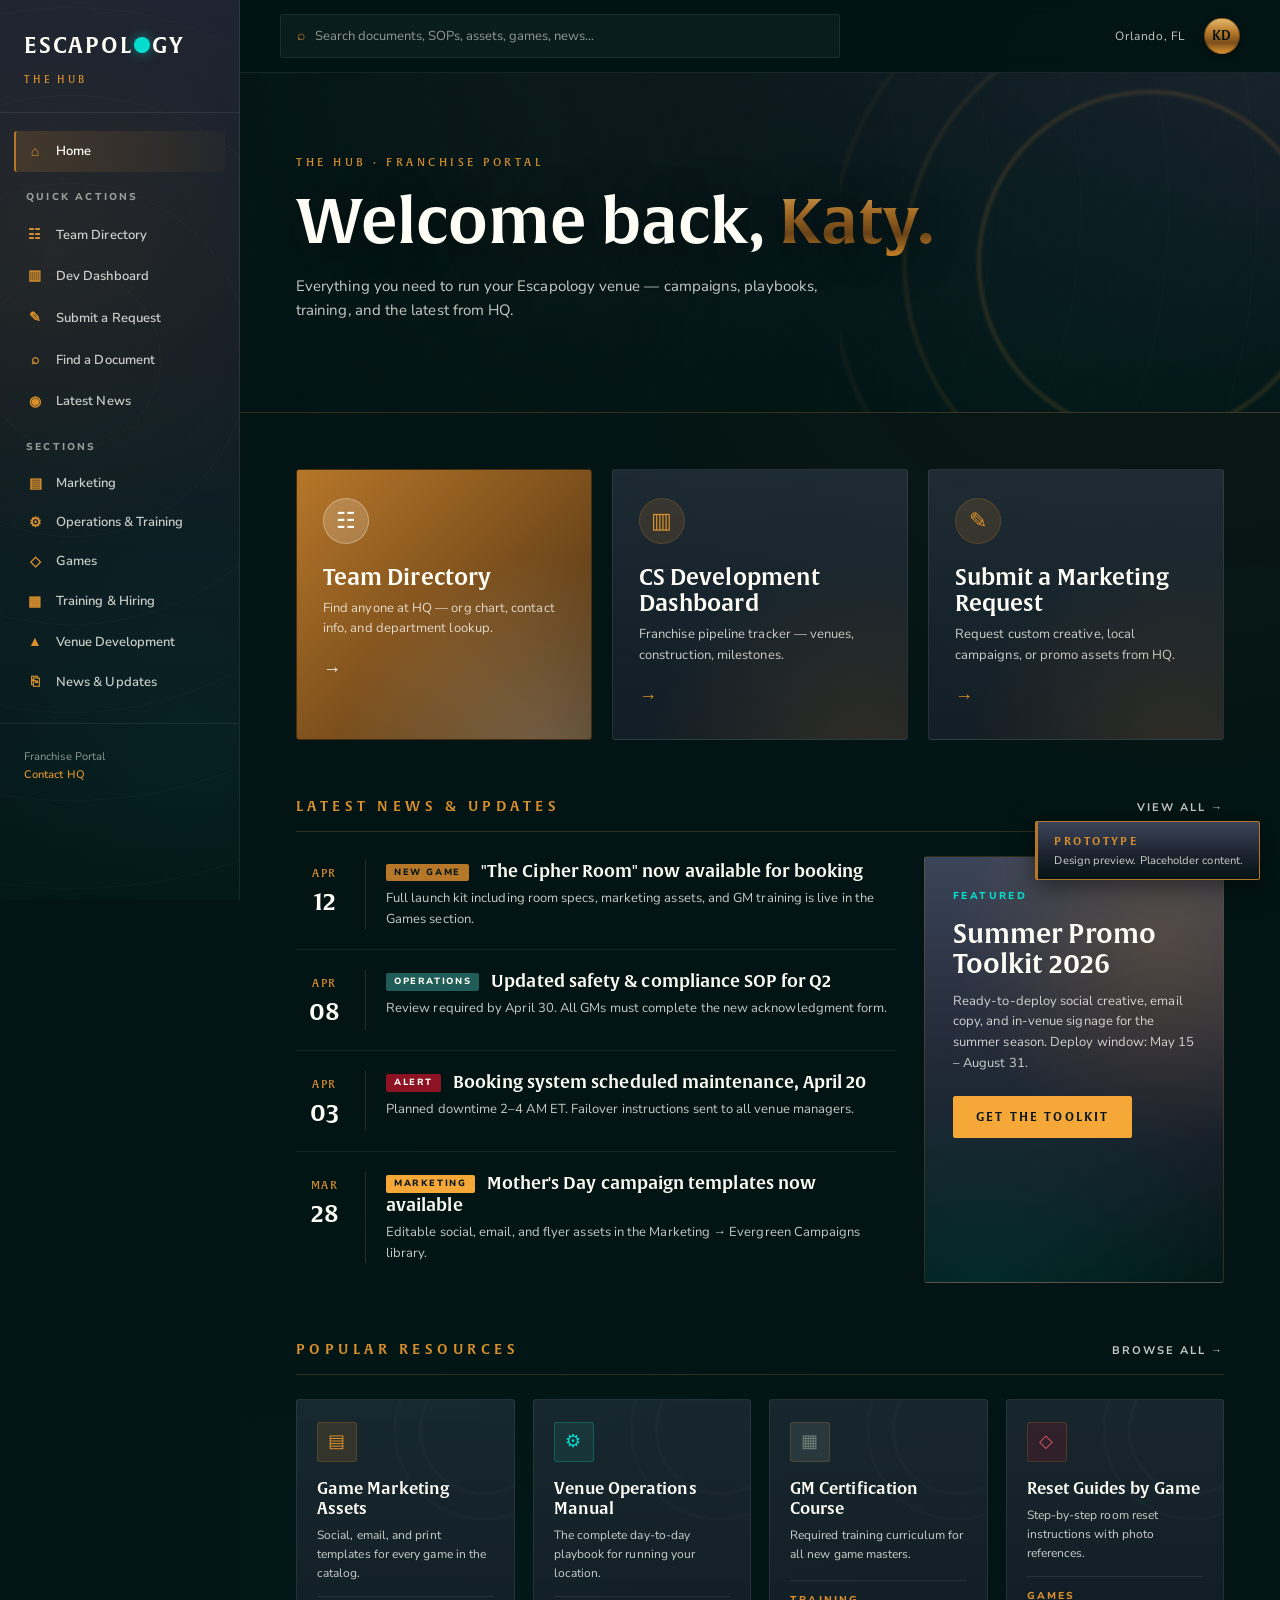
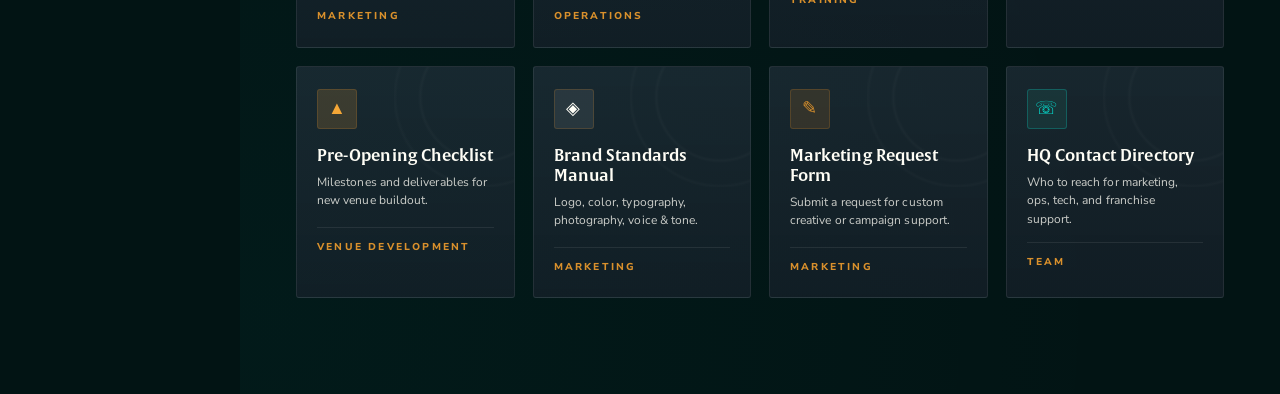
==== commit d52959ea: "Add files via upload" ====
--- a/index.html
+++ b/index.html
@@ -27,22 +27,22 @@
     <div class="content-inner">
       <!-- Quick Actions -->
       <div class="quick-actions">
-        <a class="quick-card primary" href="marketing.html#request">
+        <a class="quick-card primary" href="team.html">
+          <div class="qa-icon">☷</div>
+          <h3>Team Directory</h3>
+          <p>Find anyone at HQ — org chart, contact info, and department lookup.</p>
+          <span class="arrow">→</span>
+        </a>
+        <a class="quick-card" href="dashboard.html">
+          <div class="qa-icon">▥</div>
+          <h3>CS Development Dashboard</h3>
+          <p>Franchise pipeline tracker — venues, construction, milestones.</p>
+          <span class="arrow">→</span>
+        </a>
+        <a class="quick-card" href="marketing.html#request">
           <div class="qa-icon">✎</div>
           <h3>Submit a Marketing Request</h3>
           <p>Request custom creative, local campaigns, or promo assets from HQ.</p>
-          <span class="arrow">→</span>
-        </a>
-        <a class="quick-card" href="documents.html">
-          <div class="qa-icon">⌕</div>
-          <h3>Find a Document</h3>
-          <p>Search SOPs, training materials, brand assets, and contracts.</p>
-          <span class="arrow">→</span>
-        </a>
-        <a class="quick-card" href="news.html">
-          <div class="qa-icon">◉</div>
-          <h3>See What's New</h3>
-          <p>Announcements, game releases, and system updates.</p>
           <span class="arrow">→</span>
         </a>
       </div>
@@ -140,11 +140,11 @@
           <p>Submit a request for custom creative or campaign support.</p>
           <div class="resource-meta">Marketing</div>
         </a>
-        <a class="resource-card" href="#">
+        <a class="resource-card" href="team.html">
           <div class="resource-icon ri-emerald">☏</div>
           <h4>HQ Contact Directory</h4>
           <p>Who to reach for marketing, ops, tech, and franchise support.</p>
-          <div class="resource-meta">Support</div>
+          <div class="resource-meta">Team</div>
         </a>
       </div>
     </div>
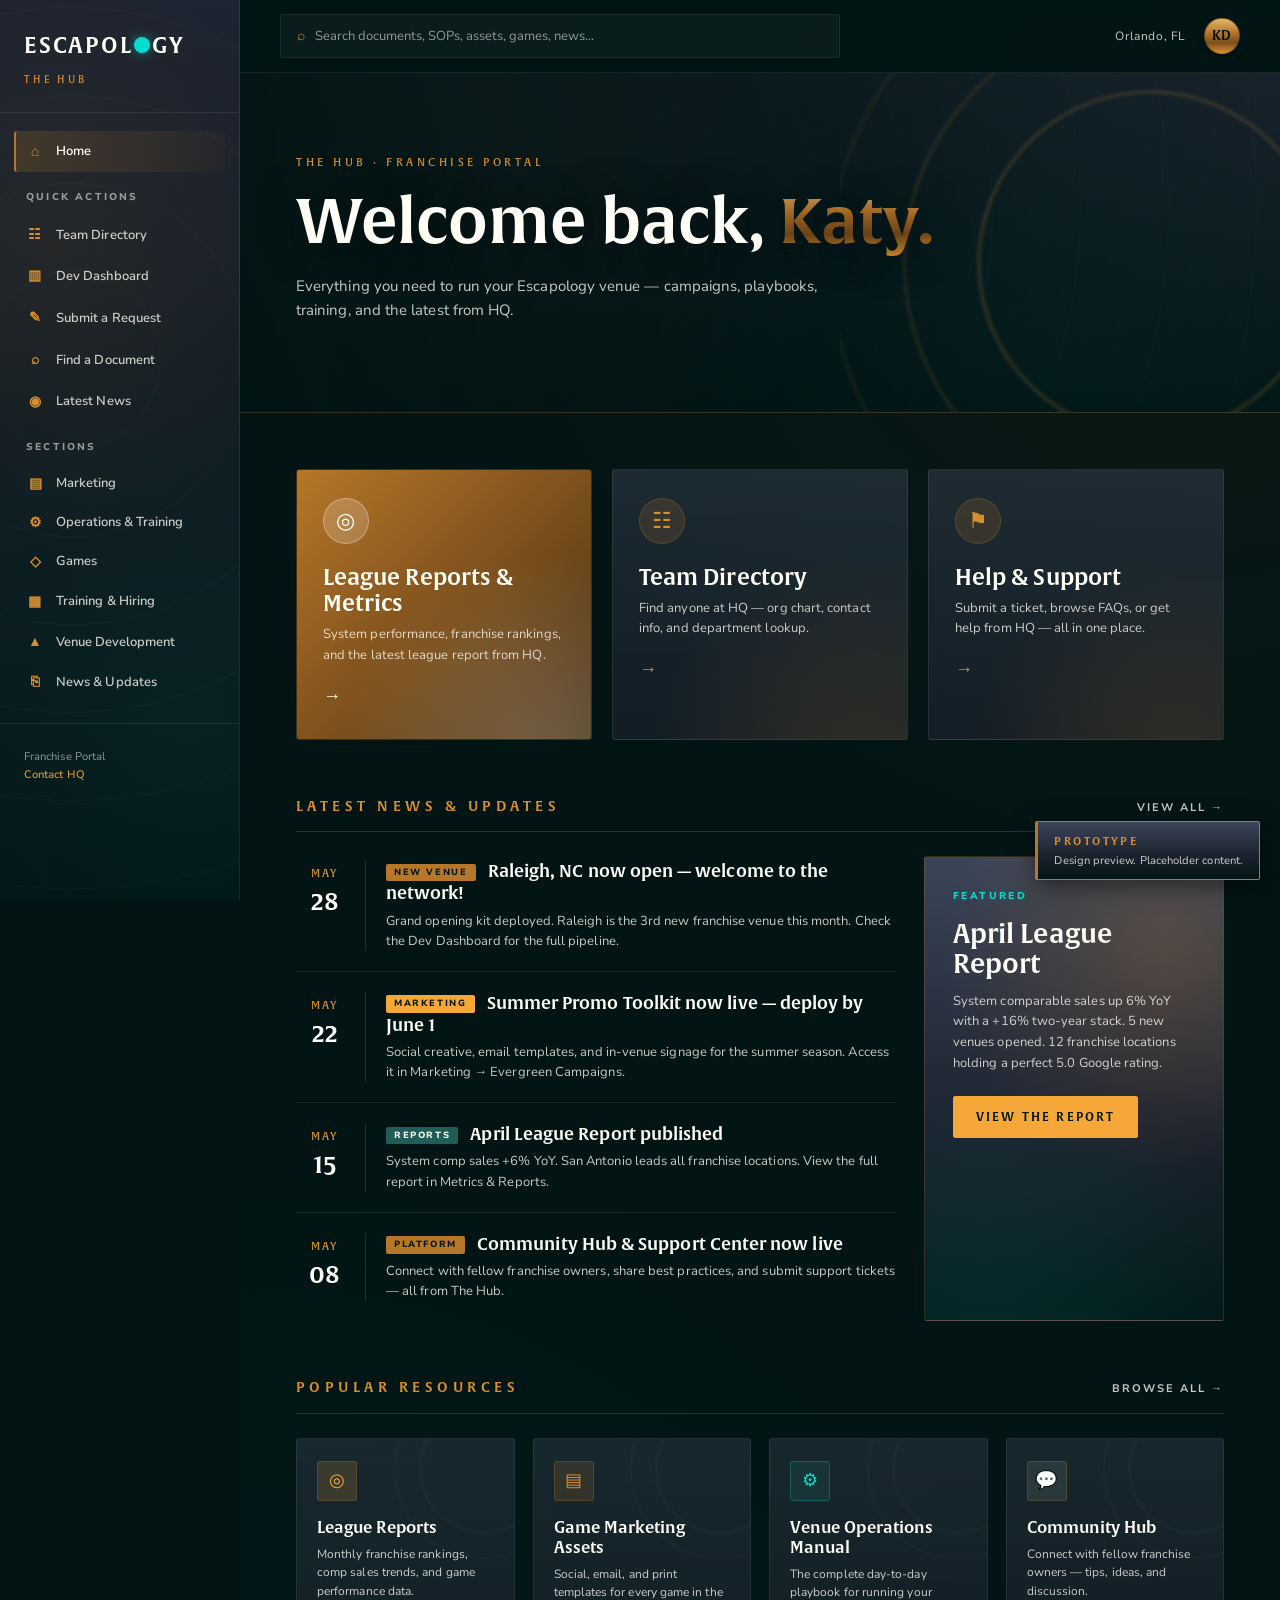
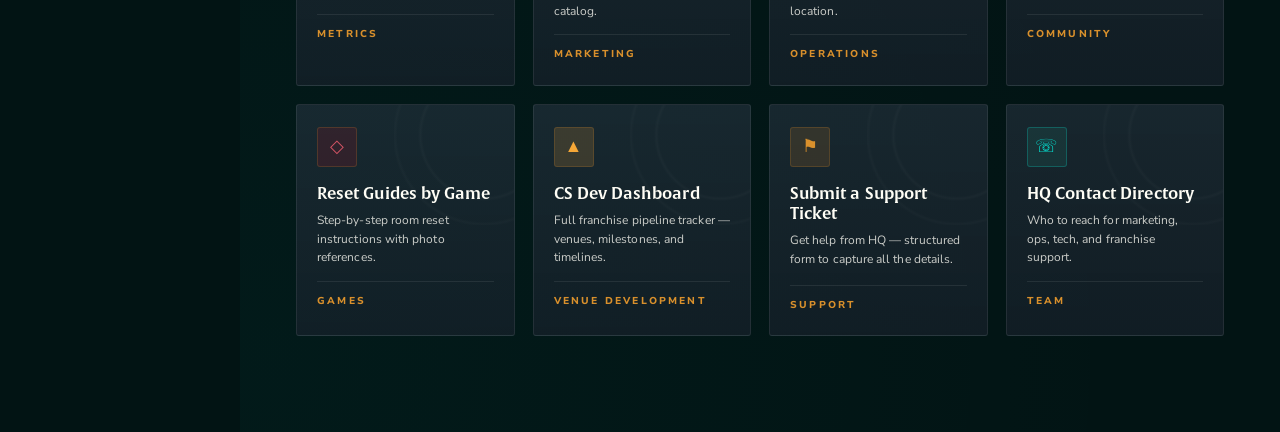
==== commit 91e225ef: "Add files via upload" ====
--- a/index.html
+++ b/index.html
@@ -27,22 +27,22 @@
     <div class="content-inner">
       <!-- Quick Actions -->
       <div class="quick-actions">
-        <a class="quick-card primary" href="team.html">
+        <a class="quick-card primary" href="metrics.html">
+          <div class="qa-icon">◎</div>
+          <h3>League Reports &amp; Metrics</h3>
+          <p>System performance, franchise rankings, and the latest league report from HQ.</p>
+          <span class="arrow">→</span>
+        </a>
+        <a class="quick-card" href="team.html">
           <div class="qa-icon">☷</div>
           <h3>Team Directory</h3>
           <p>Find anyone at HQ — org chart, contact info, and department lookup.</p>
           <span class="arrow">→</span>
         </a>
-        <a class="quick-card" href="dashboard.html">
-          <div class="qa-icon">▥</div>
-          <h3>CS Development Dashboard</h3>
-          <p>Franchise pipeline tracker — venues, construction, milestones.</p>
-          <span class="arrow">→</span>
-        </a>
-        <a class="quick-card" href="marketing.html#request">
-          <div class="qa-icon">✎</div>
-          <h3>Submit a Marketing Request</h3>
-          <p>Request custom creative, local campaigns, or promo assets from HQ.</p>
+        <a class="quick-card" href="support.html">
+          <div class="qa-icon">⚑</div>
+          <h3>Help &amp; Support</h3>
+          <p>Submit a ticket, browse FAQs, or get help from HQ — all in one place.</p>
           <span class="arrow">→</span>
         </a>
       </div>
@@ -55,40 +55,40 @@
       <div class="news-grid">
         <div class="news-list">
           <div class="news-item">
-            <div class="news-date">APR<strong>12</strong></div>
+            <div class="news-date">MAY<strong>28</strong></div>
             <div>
-              <h4><span class="pill brass">New Game</span> "The Cipher Room" now available for booking</h4>
-              <p>Full launch kit including room specs, marketing assets, and GM training is live in the Games section.</p>
+              <h4><span class="pill brass">New Venue</span> Raleigh, NC now open — welcome to the network!</h4>
+              <p>Grand opening kit deployed. Raleigh is the 3rd new franchise venue this month. Check the Dev Dashboard for the full pipeline.</p>
             </div>
           </div>
           <div class="news-item">
-            <div class="news-date">APR<strong>08</strong></div>
+            <div class="news-date">MAY<strong>22</strong></div>
             <div>
-              <h4><span class="pill emerald">Operations</span> Updated safety &amp; compliance SOP for Q2</h4>
-              <p>Review required by April 30. All GMs must complete the new acknowledgment form.</p>
+              <h4><span class="pill gold">Marketing</span> Summer Promo Toolkit now live — deploy by June 1</h4>
+              <p>Social creative, email templates, and in-venue signage for the summer season. Access it in Marketing → Evergreen Campaigns.</p>
             </div>
           </div>
           <div class="news-item">
-            <div class="news-date">APR<strong>03</strong></div>
+            <div class="news-date">MAY<strong>15</strong></div>
             <div>
-              <h4><span class="pill brick">Alert</span> Booking system scheduled maintenance, April 20</h4>
-              <p>Planned downtime 2–4 AM ET. Failover instructions sent to all venue managers.</p>
+              <h4><span class="pill emerald">Reports</span> April League Report published</h4>
+              <p>System comp sales +6% YoY. San Antonio leads all franchise locations. View the full report in Metrics &amp; Reports.</p>
             </div>
           </div>
           <div class="news-item">
-            <div class="news-date">MAR<strong>28</strong></div>
+            <div class="news-date">MAY<strong>08</strong></div>
             <div>
-              <h4><span class="pill gold">Marketing</span> Mother's Day campaign templates now available</h4>
-              <p>Editable social, email, and flyer assets in the Marketing → Evergreen Campaigns library.</p>
+              <h4><span class="pill">Platform</span> Community Hub &amp; Support Center now live</h4>
+              <p>Connect with fellow franchise owners, share best practices, and submit support tickets — all from The Hub.</p>
             </div>
           </div>
         </div>
 
         <div class="announcement">
           <div class="label">Featured</div>
-          <h3>Summer Promo Toolkit 2026</h3>
-          <p>Ready-to-deploy social creative, email copy, and in-venue signage for the summer season. Deploy window: May 15 – August 31.</p>
-          <a href="marketing.html" class="btn">Get the Toolkit</a>
+          <h3>April League Report</h3>
+          <p>System comparable sales up 6% YoY with a +16% two-year stack. 5 new venues opened. 12 franchise locations holding a perfect 5.0 Google rating.</p>
+          <a href="metrics.html" class="btn">View the Report</a>
         </div>
       </div>
 
@@ -98,6 +98,12 @@
         <a href="documents.html">Browse all →</a>
       </div>
       <div class="resource-grid">
+        <a class="resource-card" href="metrics.html">
+          <div class="resource-icon ri-gold">◎</div>
+          <h4>League Reports</h4>
+          <p>Monthly franchise rankings, comp sales trends, and game performance data.</p>
+          <div class="resource-meta">Metrics</div>
+        </a>
         <a class="resource-card" href="marketing.html">
           <div class="resource-icon ri-brass">▤</div>
           <h4>Game Marketing Assets</h4>
@@ -110,11 +116,11 @@
           <p>The complete day-to-day playbook for running your location.</p>
           <div class="resource-meta">Operations</div>
         </a>
-        <a class="resource-card" href="training.html">
-          <div class="resource-icon ri-iron">▦</div>
-          <h4>GM Certification Course</h4>
-          <p>Required training curriculum for all new game masters.</p>
-          <div class="resource-meta">Training</div>
+        <a class="resource-card" href="community.html">
+          <div class="resource-icon ri-iron">💬</div>
+          <h4>Community Hub</h4>
+          <p>Connect with fellow franchise owners — tips, ideas, and discussion.</p>
+          <div class="resource-meta">Community</div>
         </a>
         <a class="resource-card" href="games.html">
           <div class="resource-icon ri-brick">◇</div>
@@ -122,23 +128,17 @@
           <p>Step-by-step room reset instructions with photo references.</p>
           <div class="resource-meta">Games</div>
         </a>
-        <a class="resource-card" href="#">
+        <a class="resource-card" href="dashboard.html">
           <div class="resource-icon ri-gold">▲</div>
-          <h4>Pre-Opening Checklist</h4>
-          <p>Milestones and deliverables for new venue buildout.</p>
+          <h4>CS Dev Dashboard</h4>
+          <p>Full franchise pipeline tracker — venues, milestones, and timelines.</p>
           <div class="resource-meta">Venue Development</div>
         </a>
-        <a class="resource-card" href="marketing.html#brand">
-          <div class="resource-icon ri-paper">◈</div>
-          <h4>Brand Standards Manual</h4>
-          <p>Logo, color, typography, photography, voice &amp; tone.</p>
-          <div class="resource-meta">Marketing</div>
-        </a>
-        <a class="resource-card" href="marketing.html#request">
-          <div class="resource-icon ri-brass">✎</div>
-          <h4>Marketing Request Form</h4>
-          <p>Submit a request for custom creative or campaign support.</p>
-          <div class="resource-meta">Marketing</div>
+        <a class="resource-card" href="support.html">
+          <div class="resource-icon ri-brass">⚑</div>
+          <h4>Submit a Support Ticket</h4>
+          <p>Get help from HQ — structured form to capture all the details.</p>
+          <div class="resource-meta">Support</div>
         </a>
         <a class="resource-card" href="team.html">
           <div class="resource-icon ri-emerald">☏</div>
